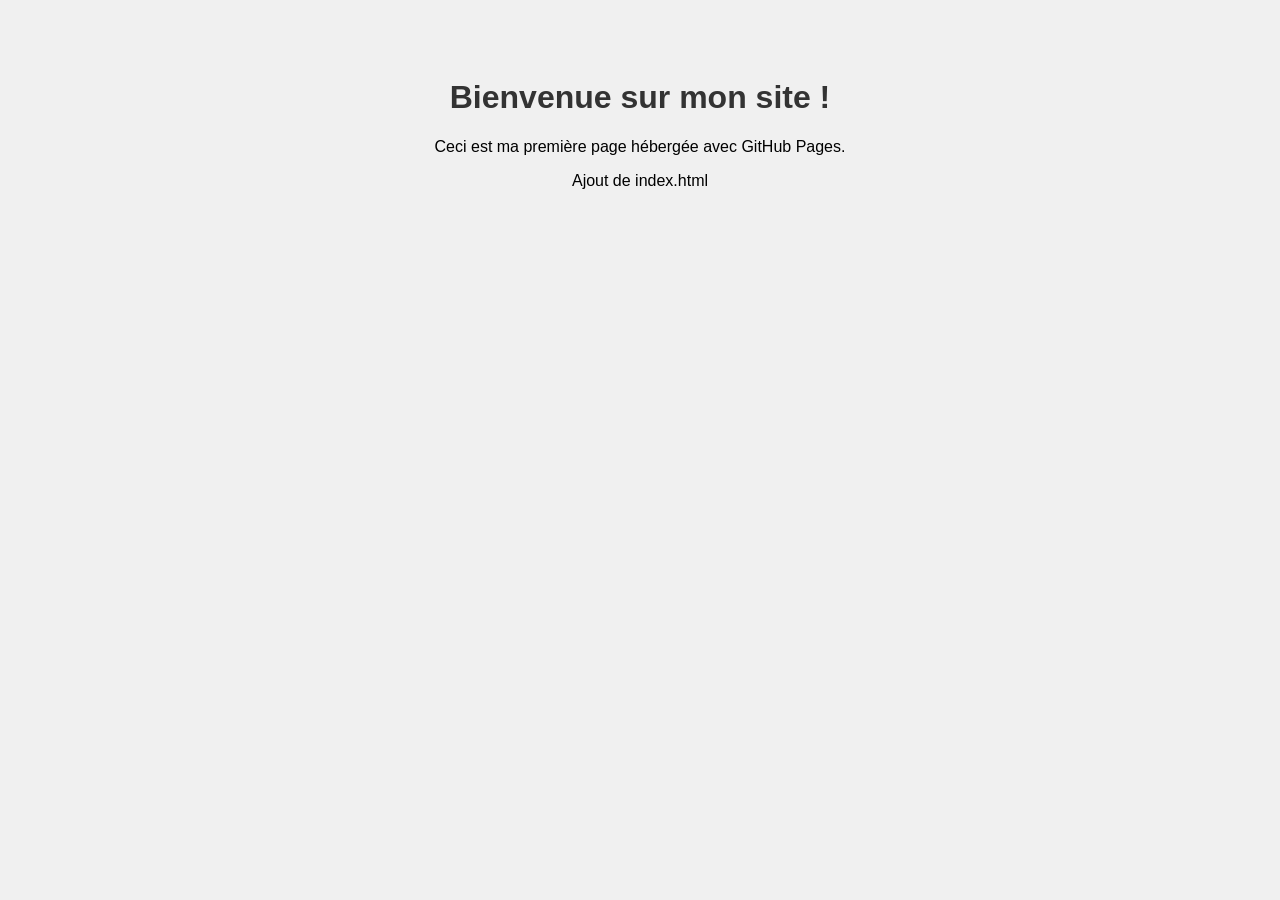
==== index.html @ eab0a2b9 "Create index.html" ====
<!DOCTYPE html>
<html lang="fr">
<head>
  <meta charset="UTF-8" />
  <title>Mon premier site GitHub Pages</title>
  <style>
    body {
      font-family: Arial, sans-serif;
      text-align: center;
      padding-top: 50px;
      background: #f0f0f0;
    }
    h1 {
      color: #333;
    }
  </style>
</head>
<body>
  <h1>Bienvenue sur mon site !</h1>
  <p>Ceci est ma première page hébergée avec GitHub Pages.</p>
</body>
</html>

Ajout de index.html
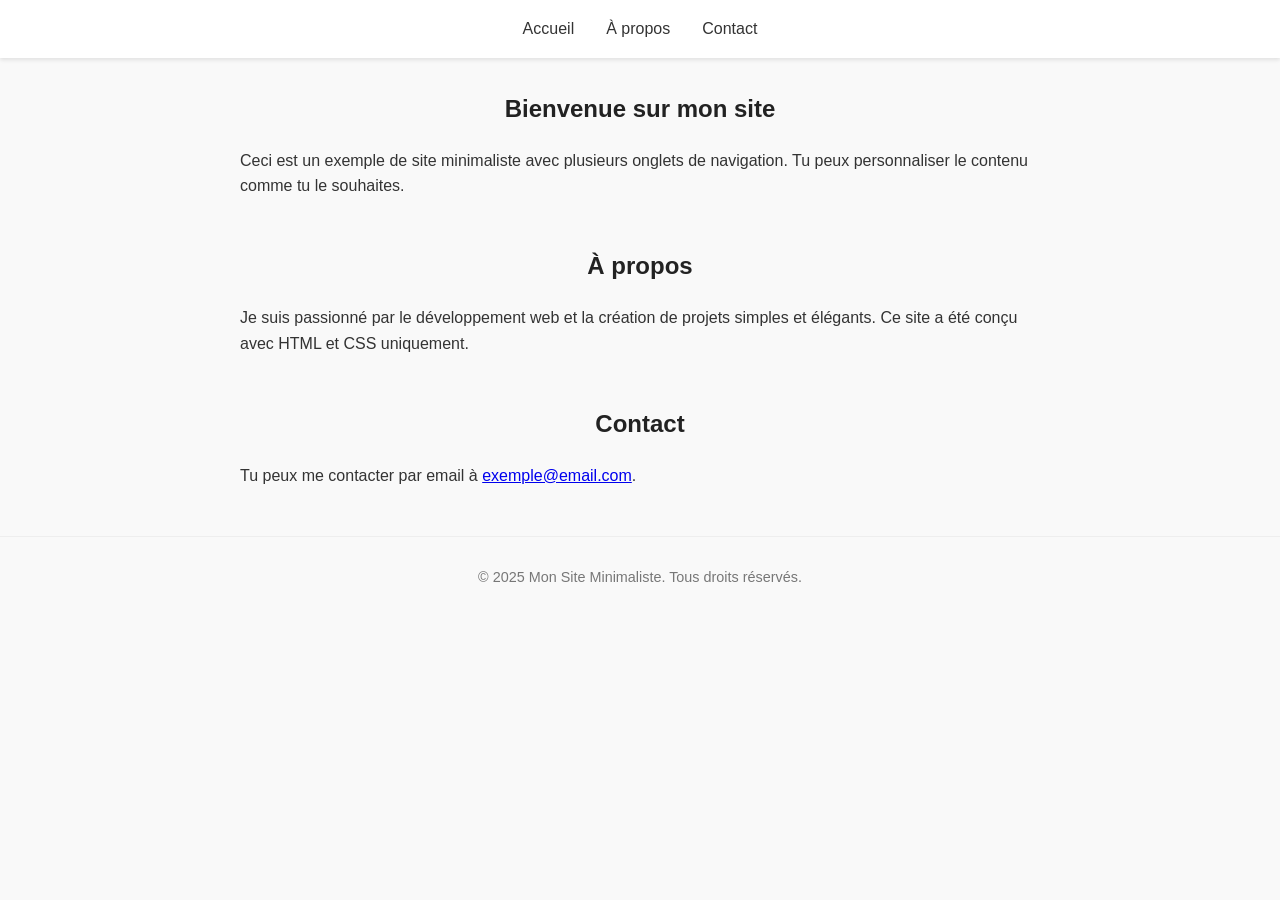
==== commit 419a1d0d: "Update index.html" ====
--- a/index.html
+++ b/index.html
@@ -2,23 +2,88 @@
 <html lang="fr">
 <head>
   <meta charset="UTF-8" />
-  <title>Mon premier site GitHub Pages</title>
+  <title>Mon Site Minimaliste</title>
   <style>
     body {
-      font-family: Arial, sans-serif;
+      margin: 0;
+      font-family: 'Segoe UI', Tahoma, Geneva, Verdana, sans-serif;
+      background: #f9f9f9;
+      color: #333;
+      line-height: 1.6;
+    }
+    header {
+      background: #fff;
+      box-shadow: 0 2px 4px rgba(0,0,0,0.1);
+      padding: 1em 0;
+      position: sticky;
+      top: 0;
+      z-index: 100;
+    }
+    nav {
+      max-width: 800px;
+      margin: auto;
+      display: flex;
+      justify-content: center;
+      gap: 2em;
+    }
+    nav a {
+      text-decoration: none;
+      color: #333;
+      font-weight: 500;
+      transition: color 0.3s;
+    }
+    nav a:hover {
+      color: #007acc;
+    }
+    main {
+      max-width: 800px;
+      margin: 2em auto;
+      padding: 0 1em;
+    }
+    section {
+      margin-bottom: 3em;
+    }
+    h1, h2 {
       text-align: center;
-      padding-top: 50px;
-      background: #f0f0f0;
+      color: #222;
     }
-    h1 {
-      color: #333;
+    footer {
+      text-align: center;
+      font-size: 0.9em;
+      color: #777;
+      padding: 2em 0;
+      border-top: 1px solid #eee;
     }
   </style>
 </head>
 <body>
-  <h1>Bienvenue sur mon site !</h1>
-  <p>Ceci est ma première page hébergée avec GitHub Pages.</p>
+  <header>
+    <nav>
+      <a href="#accueil">Accueil</a>
+      <a href="#apropos">À propos</a>
+      <a href="#contact">Contact</a>
+    </nav>
+  </header>
+
+  <main>
+    <section id="accueil">
+      <h1>Bienvenue sur mon site</h1>
+      <p>Ceci est un exemple de site minimaliste avec plusieurs onglets de navigation. Tu peux personnaliser le contenu comme tu le souhaites.</p>
+    </section>
+
+    <section id="apropos">
+      <h2>À propos</h2>
+      <p>Je suis passionné par le développement web et la création de projets simples et élégants. Ce site a été conçu avec HTML et CSS uniquement.</p>
+    </section>
+
+    <section id="contact">
+      <h2>Contact</h2>
+      <p>Tu peux me contacter par email à <a href="mailto:exemple@email.com">exemple@email.com</a>.</p>
+    </section>
+  </main>
+
+  <footer>
+    &copy; 2025 Mon Site Minimaliste. Tous droits réservés.
+  </footer>
 </body>
 </html>
-
-Ajout de index.html
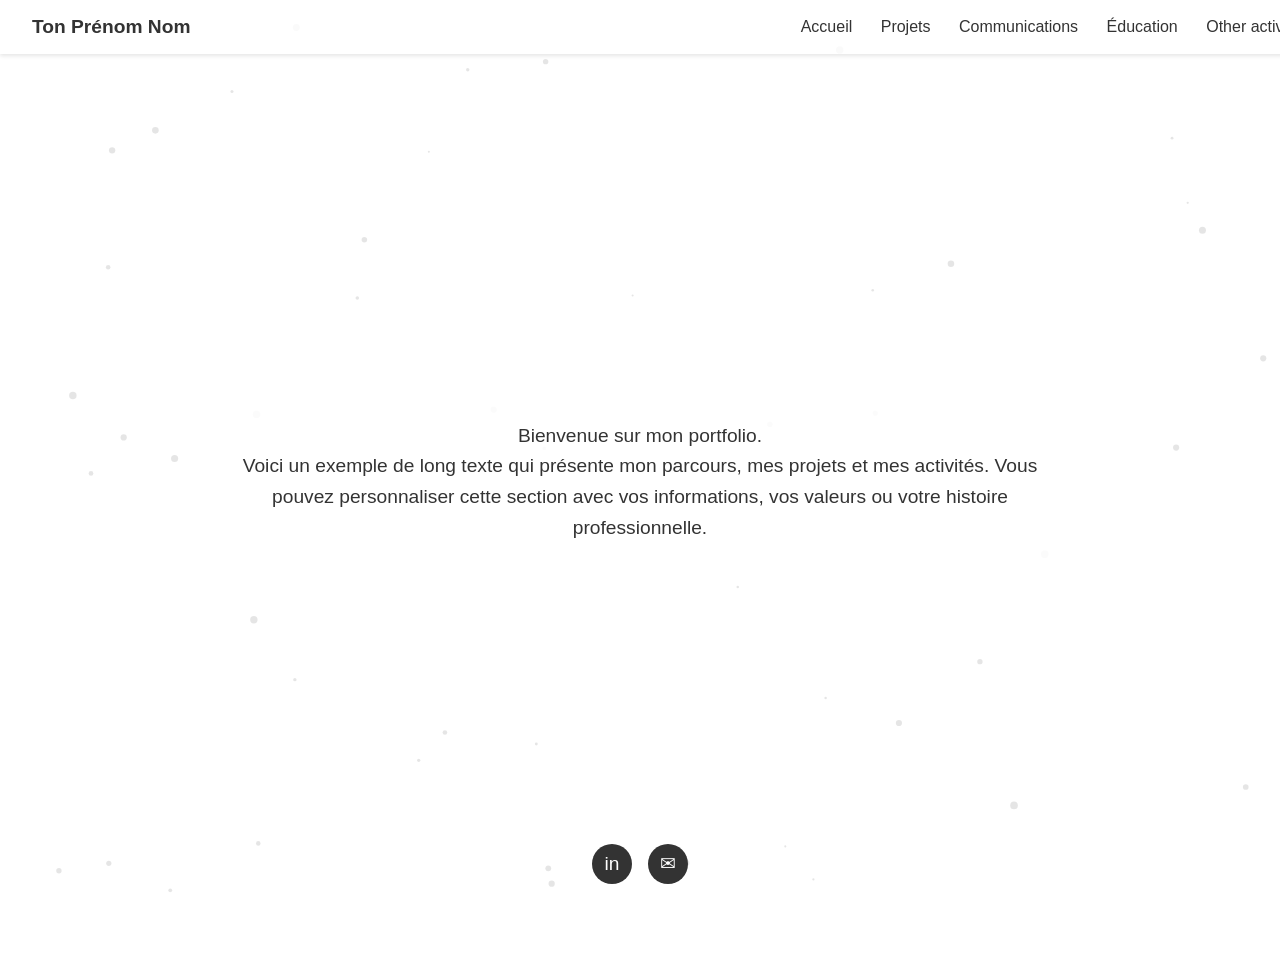
==== commit 78ee7e9e: "New version" ====
--- a/index.html
+++ b/index.html
@@ -2,88 +2,171 @@
 <html lang="fr">
 <head>
   <meta charset="UTF-8" />
-  <title>Mon Site Minimaliste</title>
+  <title>Ton Nom - Portfolio</title>
   <style>
-    body {
+    html, body {
       margin: 0;
-      font-family: 'Segoe UI', Tahoma, Geneva, Verdana, sans-serif;
-      background: #f9f9f9;
+      padding: 0;
+      height: 100%;
+      font-family: "Segoe UI", Tahoma, Geneva, Verdana, sans-serif;
       color: #333;
-      line-height: 1.6;
+      overflow: hidden;
     }
+
+    canvas {
+      position: fixed;
+      top: 0;
+      left: 0;
+      z-index: -1;
+    }
+
     header {
-      background: #fff;
+      position: fixed;
+      top: 0;
+      width: 100%;
+      display: flex;
+      justify-content: space-between;
+      align-items: center;
+      padding: 1em 2em;
+      background: rgba(255, 255, 255, 0.8);
       box-shadow: 0 2px 4px rgba(0,0,0,0.1);
-      padding: 1em 0;
-      position: sticky;
-      top: 0;
-      z-index: 100;
     }
-    nav {
-      max-width: 800px;
-      margin: auto;
-      display: flex;
-      justify-content: center;
-      gap: 2em;
+
+    header .name {
+      font-weight: 600;
+      font-size: 1.2em;
     }
+
     nav a {
+      margin-left: 1.5em;
       text-decoration: none;
       color: #333;
       font-weight: 500;
       transition: color 0.3s;
     }
+
     nav a:hover {
       color: #007acc;
     }
+
     main {
+      display: flex;
+      justify-content: center;
+      align-items: center;
+      height: 100%;
+      padding: 2em;
+      text-align: center;
+    }
+
+    main p {
       max-width: 800px;
-      margin: 2em auto;
-      padding: 0 1em;
+      font-size: 1.2em;
+      line-height: 1.6;
+      background: rgba(255,255,255,0.85);
+      padding: 2em;
+      border-radius: 8px;
     }
-    section {
-      margin-bottom: 3em;
+
+    footer {
+      position: fixed;
+      bottom: 1em;
+      width: 100%;
+      text-align: center;
     }
-    h1, h2 {
-      text-align: center;
-      color: #222;
+
+    .social-icons {
+      display: inline-flex;
+      gap: 1em;
     }
-    footer {
-      text-align: center;
-      font-size: 0.9em;
-      color: #777;
-      padding: 2em 0;
-      border-top: 1px solid #eee;
+
+    .social-icons a {
+      display: inline-block;
+      width: 40px;
+      height: 40px;
+      background: #333;
+      border-radius: 50%;
+      color: white;
+      text-decoration: none;
+      line-height: 40px;
+      font-size: 1.2em;
+      transition: background 0.3s;
+    }
+
+    .social-icons a:hover {
+      background: #007acc;
     }
   </style>
 </head>
 <body>
+  <canvas id="bg"></canvas>
+
   <header>
+    <div class="name">Ton Prénom Nom</div>
     <nav>
       <a href="#accueil">Accueil</a>
-      <a href="#apropos">À propos</a>
-      <a href="#contact">Contact</a>
+      <a href="#projets">Projets</a>
+      <a href="#communications">Communications</a>
+      <a href="#education">Éducation</a>
+      <a href="#other">Other activities</a>
     </nav>
   </header>
 
   <main>
-    <section id="accueil">
-      <h1>Bienvenue sur mon site</h1>
-      <p>Ceci est un exemple de site minimaliste avec plusieurs onglets de navigation. Tu peux personnaliser le contenu comme tu le souhaites.</p>
-    </section>
-
-    <section id="apropos">
-      <h2>À propos</h2>
-      <p>Je suis passionné par le développement web et la création de projets simples et élégants. Ce site a été conçu avec HTML et CSS uniquement.</p>
-    </section>
-
-    <section id="contact">
-      <h2>Contact</h2>
-      <p>Tu peux me contacter par email à <a href="mailto:exemple@email.com">exemple@email.com</a>.</p>
-    </section>
+    <p>
+      Bienvenue sur mon portfolio.<br>
+      Voici un exemple de long texte qui présente mon parcours, mes projets et mes activités. Vous pouvez personnaliser cette section avec vos informations, vos valeurs ou votre histoire professionnelle.
+    </p>
   </main>
 
   <footer>
-    &copy; 2025 Mon Site Minimaliste. Tous droits réservés.
+    <div class="social-icons">
+      <a href="https://www.linkedin.com/in/tonprofil" target="_blank" title="LinkedIn">in</a>
+      <a href="mailto:ton.email@example.com" title="Email">&#9993;</a>
+    </div>
   </footer>
+
+  <script>
+    // Animation minimaliste de cercles qui flottent
+    const canvas = document.getElementById('bg');
+    const ctx = canvas.getContext('2d');
+    let circles = [];
+
+    function resizeCanvas() {
+      canvas.width = window.innerWidth;
+      canvas.height = window.innerHeight;
+    }
+    window.addEventListener('resize', resizeCanvas);
+    resizeCanvas();
+
+    // Créer des cercles aléatoires
+    for (let i = 0; i < 50; i++) {
+      circles.push({
+        x: Math.random() * canvas.width,
+        y: Math.random() * canvas.height,
+        r: Math.random() * 3 + 1,
+        dx: (Math.random() - 0.5) * 0.5,
+        dy: (Math.random() - 0.5) * 0.5
+      });
+    }
+
+    function animate() {
+      ctx.clearRect(0, 0, canvas.width, canvas.height);
+      for (let c of circles) {
+        ctx.beginPath();
+        ctx.arc(c.x, c.y, c.r, 0, Math.PI * 2);
+        ctx.fillStyle = 'rgba(0,0,0,0.1)';
+        ctx.fill();
+        c.x += c.dx;
+        c.y += c.dy;
+
+        if (c.x < 0) c.x = canvas.width;
+        if (c.x > canvas.width) c.x = 0;
+        if (c.y < 0) c.y = canvas.height;
+        if (c.y > canvas.height) c.y = 0;
+      }
+      requestAnimationFrame(animate);
+    }
+    animate();
+  </script>
 </body>
 </html>
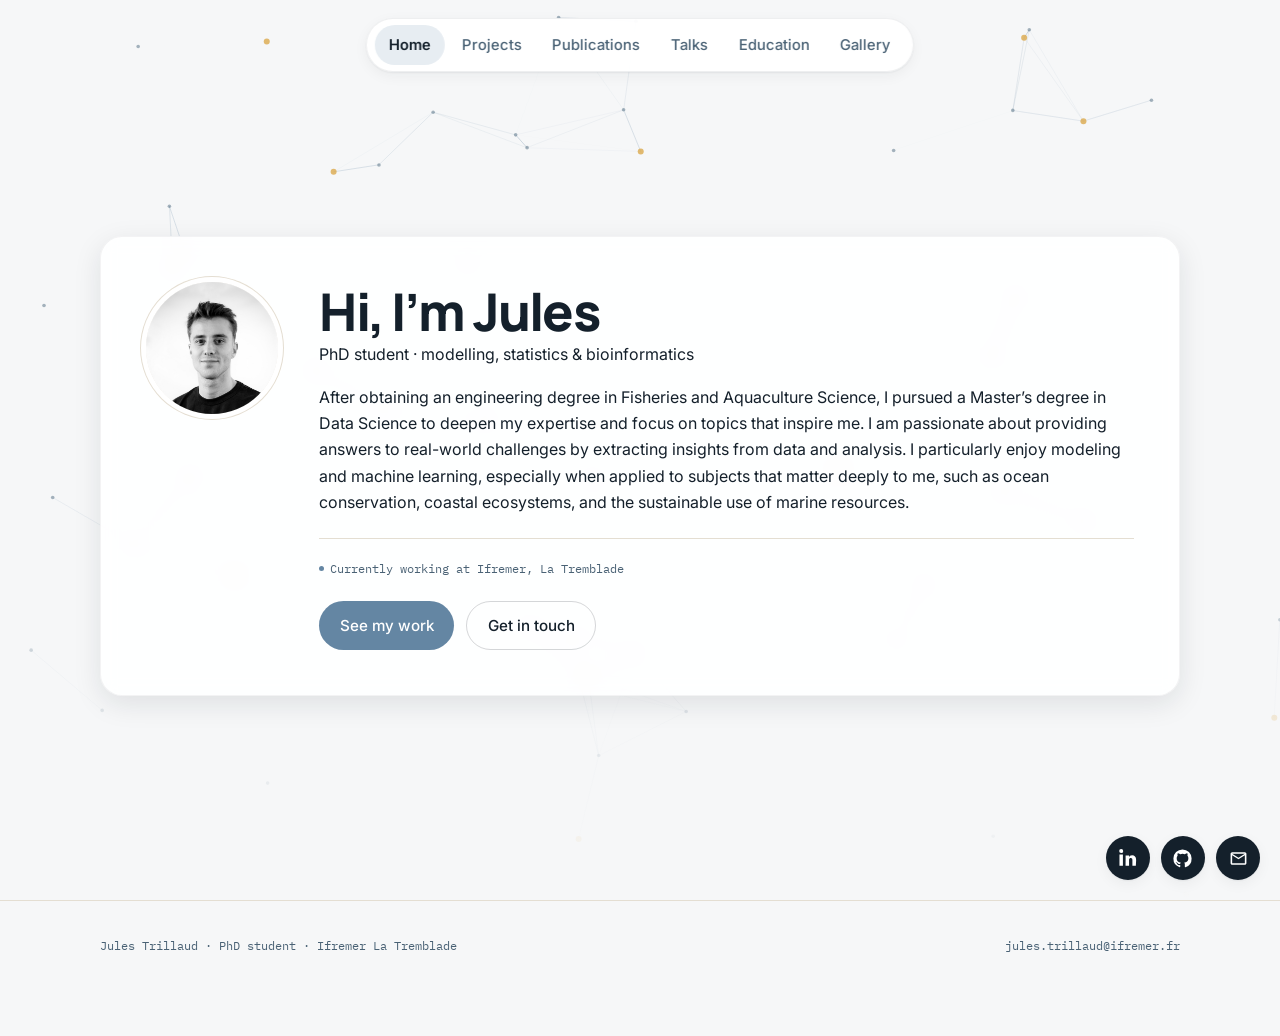
==== commit f8c3f65d: "Add files via upload" ====
--- a/index.html
+++ b/index.html
@@ -1,172 +1,87 @@
 <!DOCTYPE html>
-<html lang="fr">
+<html lang="en">
 <head>
-  <meta charset="UTF-8" />
-  <title>Ton Nom - Portfolio</title>
-  <style>
-    html, body {
-      margin: 0;
-      padding: 0;
-      height: 100%;
-      font-family: "Segoe UI", Tahoma, Geneva, Verdana, sans-serif;
-      color: #333;
-      overflow: hidden;
-    }
-
-    canvas {
-      position: fixed;
-      top: 0;
-      left: 0;
-      z-index: -1;
-    }
-
-    header {
-      position: fixed;
-      top: 0;
-      width: 100%;
-      display: flex;
-      justify-content: space-between;
-      align-items: center;
-      padding: 1em 2em;
-      background: rgba(255, 255, 255, 0.8);
-      box-shadow: 0 2px 4px rgba(0,0,0,0.1);
-    }
-
-    header .name {
-      font-weight: 600;
-      font-size: 1.2em;
-    }
-
-    nav a {
-      margin-left: 1.5em;
-      text-decoration: none;
-      color: #333;
-      font-weight: 500;
-      transition: color 0.3s;
-    }
-
-    nav a:hover {
-      color: #007acc;
-    }
-
-    main {
-      display: flex;
-      justify-content: center;
-      align-items: center;
-      height: 100%;
-      padding: 2em;
-      text-align: center;
-    }
-
-    main p {
-      max-width: 800px;
-      font-size: 1.2em;
-      line-height: 1.6;
-      background: rgba(255,255,255,0.85);
-      padding: 2em;
-      border-radius: 8px;
-    }
-
-    footer {
-      position: fixed;
-      bottom: 1em;
-      width: 100%;
-      text-align: center;
-    }
-
-    .social-icons {
-      display: inline-flex;
-      gap: 1em;
-    }
-
-    .social-icons a {
-      display: inline-block;
-      width: 40px;
-      height: 40px;
-      background: #333;
-      border-radius: 50%;
-      color: white;
-      text-decoration: none;
-      line-height: 40px;
-      font-size: 1.2em;
-      transition: background 0.3s;
-    }
-
-    .social-icons a:hover {
-      background: #007acc;
-    }
-  </style>
+  <meta charset="UTF-8">
+  <meta name="viewport" content="width=device-width, initial-scale=1">
+  <title>Jules Trillaud &mdash; PhD student, modelling &amp; bioinformatics</title>
+  <meta name="description" content="Jules Trillaud, PhD student at Ifremer La Tremblade: modelling, statistics and bioinformatics applied to marine resources.">
+  <meta name="author" content="Jules Trillaud">
+  <meta property="og:title" content="Jules Trillaud &mdash; PhD student, modelling &amp; bioinformatics">
+  <meta property="og:description" content="Jules Trillaud, PhD student at Ifremer La Tremblade: modelling, statistics and bioinformatics applied to marine resources.">
+  <meta property="og:type" content="website">
+  <link rel="icon" href="assets/img/favicon.svg" type="image/svg+xml">
+  <link rel="apple-touch-icon" href="assets/img/Photo_profil.jpeg">
+  <link rel="preconnect" href="https://fonts.googleapis.com">
+  <link rel="preconnect" href="https://fonts.gstatic.com" crossorigin>
+  <link rel="stylesheet" href="https://fonts.googleapis.com/css2?family=IBM+Plex+Mono:wght@400;500&family=Inter:wght@400;500;600&family=Manrope:wght@700;800&display=swap">
+  <link rel="stylesheet" href="assets/css/style.css">
+  <noscript><style>.reveal{opacity:1;transform:none}</style></noscript>
 </head>
 <body>
-  <canvas id="bg"></canvas>
+  <a class="skip-link" href="#main">Skip to content</a>
 
-  <header>
-    <div class="name">Ton Prénom Nom</div>
-    <nav>
-      <a href="#accueil">Accueil</a>
-      <a href="#projets">Projets</a>
-      <a href="#communications">Communications</a>
-      <a href="#education">Éducation</a>
-      <a href="#other">Other activities</a>
-    </nav>
+  <header class="site-header">
+    <div class="menu" id="menu">
+      <button class="menu-button" type="button" id="menu-button"
+              aria-expanded="false" aria-controls="menu-list" aria-haspopup="true">
+        <span class="menu-label" id="menu-label">Home</span>
+        <svg viewBox="0 0 24 24" aria-hidden="true"><path fill="currentColor" d="M12 15.4 5.6 9l1.4-1.4 5 5 5-5L18.4 9z"/></svg>
+      </button>
+      <nav class="menu-list" id="menu-list" aria-label="Pages">
+          <a href="index.html" aria-current="page">Home</a>
+          <a href="projects.html">Projects</a>
+          <a href="publications.html">Publications</a>
+          <a href="talks.html">Talks</a>
+          <a href="education.html">Education</a>
+          <a href="gallery.html">Gallery</a>
+      </nav>
+    </div>
   </header>
 
-  <main>
-    <p>
-      Bienvenue sur mon portfolio.<br>
-      Voici un exemple de long texte qui présente mon parcours, mes projets et mes activités. Vous pouvez personnaliser cette section avec vos informations, vos valeurs ou votre histoire professionnelle.
-    </p>
+  <div class="social-rail">
+    <a href="https://www.linkedin.com/in/jules-trillaud-4872441a6" target="_blank" rel="noopener" title="LinkedIn" aria-label="LinkedIn"><svg viewBox="0 0 448 512" width="19" height="19" aria-hidden="true"><path fill="currentColor" d="M100.28 448H7.4V149.93h92.88zm-46.44-338A53.62 53.62 0 0 1 0 56.58 53.6 53.6 0 0 1 53.84 0a53.6 53.6 0 0 1 53.84 53.84 53.63 53.63 0 0 1-53.84 56.16zm394.84 338h-92.68V302.4c0-34.7-12.42-58.4-43.45-58.4-23.71 0-37.82 16-44 31.4-2.26 5.5-2.82 13.2-2.82 21v151.6h-92.88s1.23-246 0-271.6h92.88v38.5c12.35-19 34.51-46.2 84-46.2 61.33 0 107.32 40 107.32 125.7z"/></svg></a>
+    <a href="https://github.com/julestri" target="_blank" rel="noopener" title="GitHub" aria-label="GitHub"><svg viewBox="0 0 24 24" width="19" height="19" aria-hidden="true"><path fill="currentColor" d="M12 .5A11.5 11.5 0 0 0 .5 12a11.5 11.5 0 0 0 7.86 10.92c.58.1.79-.25.79-.56v-2c-3.2.7-3.88-1.37-3.88-1.37-.53-1.34-1.29-1.7-1.29-1.7-1.05-.72.08-.7.08-.7 1.16.08 1.77 1.2 1.77 1.2 1.03 1.77 2.7 1.26 3.36.96.1-.75.4-1.26.73-1.55-2.56-.29-5.25-1.28-5.25-5.7 0-1.26.45-2.29 1.19-3.1-.12-.29-.52-1.46.11-3.05 0 0 .97-.31 3.18 1.18a11 11 0 0 1 5.8 0c2.2-1.5 3.17-1.18 3.17-1.18.63 1.59.23 2.76.12 3.05.74.81 1.18 1.84 1.18 3.1 0 4.43-2.69 5.4-5.26 5.69.41.36.78 1.06.78 2.14v3.17c0 .31.21.67.8.56A11.5 11.5 0 0 0 23.5 12 11.5 11.5 0 0 0 12 .5z"/></svg></a>
+    <a href="mailto:jules.trillaud@ifremer.fr" title="Email" aria-label="Send an email"><svg viewBox="0 0 24 24" width="19" height="19" aria-hidden="true"><path fill="currentColor" d="M20 4H4c-1.1 0-2 .9-2 2v12c0 1.1.9 2 2 2h16c1.1 0 2-.9 2-2V6c0-1.1-.9-2-2-2zm0 2l-8 5-8-5h16zm0 12H4V8l8 5 8-5v10z"/></svg></a>
+  </div>
+
+  <main id="main">
+    <section id="home" class="section-block hero-section">
+      <canvas id="bg-network" aria-hidden="true"></canvas>
+      <div class="hero-fade" aria-hidden="true"></div>
+      <div class="wrap hero-inner">
+      <div class="hero-card reveal">
+        <img src="assets/img/Photo_profil.jpeg" alt="Portrait of Jules Trillaud" class="portrait" width="132" height="132">
+        <div>
+          <h1>Hi, I&rsquo;m Jules</h1>
+          <p class="role">PhD student &middot; modelling, statistics &amp; bioinformatics</p>
+          <p>
+            After obtaining an engineering degree in Fisheries and Aquaculture Science, I pursued a
+            Master&rsquo;s degree in Data Science to deepen my expertise and focus on topics that inspire me.
+            I am passionate about providing answers to real-world challenges by extracting insights from data
+            and analysis. I particularly enjoy modeling and machine learning, especially when applied to
+            subjects that matter deeply to me, such as ocean conservation, coastal ecosystems, and the
+            sustainable use of marine resources.
+          </p>
+          <div class="hero-facts">
+            <span>Currently working at Ifremer, La Tremblade</span>
+          </div>
+          <div class="btn-row">
+            <a href="projects.html" class="btn btn-primary">See my work</a>
+            <a href="mailto:jules.trillaud@ifremer.fr" class="btn btn-ghost">Get in touch</a>
+          </div>
+        </div>
+      </div>
+      </div>
+    </section>
   </main>
 
-  <footer>
-    <div class="social-icons">
-      <a href="https://www.linkedin.com/in/tonprofil" target="_blank" title="LinkedIn">in</a>
-      <a href="mailto:ton.email@example.com" title="Email">&#9993;</a>
+  <footer class="site-footer">
+    <div class="wrap">
+      <span>Jules Trillaud &middot; PhD student &middot; Ifremer La Tremblade</span>
+      <span><a href="mailto:jules.trillaud@ifremer.fr">jules.trillaud@ifremer.fr</a></span>
     </div>
   </footer>
 
-  <script>
-    // Animation minimaliste de cercles qui flottent
-    const canvas = document.getElementById('bg');
-    const ctx = canvas.getContext('2d');
-    let circles = [];
-
-    function resizeCanvas() {
-      canvas.width = window.innerWidth;
-      canvas.height = window.innerHeight;
-    }
-    window.addEventListener('resize', resizeCanvas);
-    resizeCanvas();
-
-    // Créer des cercles aléatoires
-    for (let i = 0; i < 50; i++) {
-      circles.push({
-        x: Math.random() * canvas.width,
-        y: Math.random() * canvas.height,
-        r: Math.random() * 3 + 1,
-        dx: (Math.random() - 0.5) * 0.5,
-        dy: (Math.random() - 0.5) * 0.5
-      });
-    }
-
-    function animate() {
-      ctx.clearRect(0, 0, canvas.width, canvas.height);
-      for (let c of circles) {
-        ctx.beginPath();
-        ctx.arc(c.x, c.y, c.r, 0, Math.PI * 2);
-        ctx.fillStyle = 'rgba(0,0,0,0.1)';
-        ctx.fill();
-        c.x += c.dx;
-        c.y += c.dy;
-
-        if (c.x < 0) c.x = canvas.width;
-        if (c.x > canvas.width) c.x = 0;
-        if (c.y < 0) c.y = canvas.height;
-        if (c.y > canvas.height) c.y = 0;
-      }
-      requestAnimationFrame(animate);
-    }
-    animate();
-  </script>
+  <script src="assets/js/main.js" defer></script>
 </body>
 </html>
--- a/assets/css/style.css
+++ b/assets/css/style.css
@@ -0,0 +1,1218 @@
+/* =========================================================
+   Jules Trillaud — portfolio
+   Design tokens + shared components
+   Palette : encre marine, bleu marée (identité existante),
+             nacre, ambre (repris du logo Institut Agro)
+   ========================================================= */
+
+:root {
+  /* --- Colour --- */
+  --ink:        #14202b;   /* deep water, main text            */
+  --slate:      #4a6275;   /* secondary text                   */
+  --tide:       #6486a3;   /* signature blue (kept from v1)    */
+  --tide-deep:  #2f5068;   /* hover / emphasis                 */
+  --tide-wash:  #e7edf2;   /* tinted surface                   */
+  --nacre:      #f6f7f8;   /* page background                  */
+  --surface:    #ffffff;   /* cards                            */
+  --shell:      #e4ded2;   /* warm neutral, hairlines          */
+  --amber:      #d9a441;   /* data highlight, eyebrows         */
+
+  /* --- Type --- */
+  --display: "Manrope", "Inter", system-ui, -apple-system, sans-serif;
+  --body:    "Inter", "Segoe UI", system-ui, -apple-system, sans-serif;
+  --mono:    "IBM Plex Mono", "SFMono-Regular", Consolas, monospace;
+
+  /* --- Space & shape --- */
+  --gutter: clamp(1.25rem, 4vw, 2.5rem);
+  --measure: 1080px;
+  --radius: 14px;
+  --radius-lg: 22px;
+
+  --shadow-sm: 0 1px 2px rgba(20, 32, 43, .06),
+               0 4px 14px rgba(20, 32, 43, .05);
+  --shadow-md: 0 8px 28px rgba(20, 32, 43, .10);
+
+  --ease: cubic-bezier(.2, .7, .3, 1);
+}
+
+/* =========================================================
+   Reset & base
+   ========================================================= */
+
+*, *::before, *::after { box-sizing: border-box; }
+
+html {
+  background: var(--nacre);
+  scroll-behavior: smooth;
+  -webkit-text-size-adjust: 100%;
+}
+
+body {
+  margin: 0;
+  background: transparent;
+  color: var(--ink);
+  font-family: var(--body);
+  font-size: 1rem;
+  line-height: 1.65;
+  -webkit-font-smoothing: antialiased;
+
+  /* the footer is pushed to the bottom of the window on short pages,
+     so it looks the same everywhere (see .site-footer) */
+  min-height: 100vh;
+  min-height: 100svh;
+  display: flex;
+  flex-direction: column;
+}
+
+main { flex: 1 0 auto; }
+
+img { max-width: 100%; display: block; }
+
+a { color: var(--tide-deep); }
+
+h1, h2, h3, h4 {
+  font-family: var(--display);
+  font-weight: 800;
+  line-height: 1.14;
+  letter-spacing: -.035em;
+  margin: 0;
+}
+
+h3, h4 { font-weight: 700; letter-spacing: -.022em; }
+
+h1, .title-lg { font-size: clamp(2.1rem, 5.4vw, 3.25rem); }
+.title-md { font-size: clamp(1.55rem, 3.4vw, 2.1rem); letter-spacing: -.03em; }
+h2 { font-size: clamp(1.55rem, 3.4vw, 2.1rem); }
+h3 { font-size: 1.15rem; }
+
+p { margin: 0 0 1em; }
+
+code {
+  font-family: var(--mono);
+  font-size: .88em;
+  background: rgba(20, 32, 43, .06);
+  border-radius: 4px;
+  padding: .12em .38em;
+}
+
+::selection { background: var(--amber); color: var(--ink); }
+
+:focus-visible {
+  outline: 2px solid var(--tide-deep);
+  outline-offset: 3px;
+  border-radius: 4px;
+}
+
+.skip-link {
+  position: absolute;
+  left: -9999px;
+  top: 0;
+  background: var(--ink);
+  color: #fff;
+  padding: .7em 1.2em;
+  z-index: 100;
+  border-radius: 0 0 var(--radius) 0;
+}
+.skip-link:focus { left: 0; }
+
+/* =========================================================
+   Layout helpers
+   ========================================================= */
+
+.wrap {
+  width: min(100% - 2 * var(--gutter), var(--measure));
+  margin-inline: auto;
+}
+
+.section-block {
+  padding: clamp(4rem, 9vw, 6.5rem) 0;
+  scroll-margin-top: 76px;
+}
+
+.section-block + .section-block { border-top: 1px solid var(--shell); }
+
+/* on every page but the home one, the first block starts under the
+   fixed header, so it needs a little more room at the top */
+main > .section-block:first-child:not(.hero-section) {
+  padding-top: clamp(6rem, 11vw, 8rem);
+}
+
+.page-head { margin-bottom: clamp(2.5rem, 6vw, 4rem); }
+
+.page-head p {
+  color: var(--slate);
+  font-size: 1.05rem;
+  margin-top: .9rem;
+}
+
+.section { margin-top: clamp(3rem, 7vw, 4.5rem); }
+
+/* =========================================================
+   Header — dropdown menu, top left
+   ========================================================= */
+
+.site-header {
+  position: fixed;
+  top: 18px;
+  left: 50%;
+  transform: translateX(-50%);
+  z-index: 40;
+}
+
+.menu { position: relative; }
+
+.menu-button {
+  display: flex;
+  align-items: center;
+  gap: .7rem;
+  background: rgba(255, 255, 255, .9);
+  backdrop-filter: blur(12px);
+  -webkit-backdrop-filter: blur(12px);
+  border: 1px solid rgba(20, 32, 43, .07);
+  border-radius: 100px;
+  box-shadow: var(--shadow-sm);
+  padding: .62em 1.05em .62em 1.3em;
+  font: inherit;
+  font-weight: 500;
+  font-size: .93rem;
+  color: var(--ink);
+  cursor: pointer;
+  transition: box-shadow .25s var(--ease), background .25s var(--ease);
+}
+
+.menu-button:hover { box-shadow: var(--shadow-md); }
+.menu-button svg { width: 16px; height: 16px; transition: transform .3s var(--ease); }
+.menu.is-open .menu-button svg { transform: rotate(180deg); }
+
+.menu-label {
+  min-width: 5.5em;
+  text-align: left;
+}
+
+.menu-list {
+  position: absolute;
+  top: calc(100% + 8px);
+  left: 0;
+  min-width: 196px;
+  display: flex;
+  flex-direction: column;
+  gap: .1rem;
+  background: var(--surface);
+  border: 1px solid rgba(20, 32, 43, .07);
+  border-radius: var(--radius);
+  box-shadow: var(--shadow-md);
+  padding: .45rem;
+  opacity: 0;
+  visibility: hidden;
+  transform: translateY(-8px) scale(.97);
+  transform-origin: top left;
+  transition: opacity .24s var(--ease), transform .24s var(--ease),
+              visibility 0s linear .24s;
+}
+
+.menu.is-open .menu-list {
+  opacity: 1;
+  visibility: visible;
+  transform: none;
+  transition: opacity .24s var(--ease), transform .24s var(--ease), visibility 0s;
+}
+
+.menu-list a {
+  position: relative;
+  padding: .55em .8em .55em 1.5em;
+  border-radius: 9px;
+  text-decoration: none;
+  color: var(--slate);
+  font-size: .93rem;
+  font-weight: 500;
+  transition: background .2s var(--ease), color .2s var(--ease);
+}
+
+.menu-list a:hover { background: var(--tide-wash); color: var(--ink); }
+
+.menu-list a[aria-current] { color: var(--ink); font-weight: 600; }
+
+.menu-list a[aria-current]::before {
+  content: "";
+  position: absolute;
+  left: .65em;
+  top: 50%;
+  width: 6px;
+  height: 6px;
+  margin-top: -3px;
+  border-radius: 50%;
+  background: var(--amber);
+}
+
+/* =========================================================
+   Header — full bar on wide screens
+
+   The markup does not change: the button is hidden and the
+   dropdown list is laid out in a row, so it becomes the bar.
+   Below 780px the dropdown takes over again, since seven links
+   do not fit across a phone.
+   ========================================================= */
+
+@media (min-width: 781px) {
+  .menu-button { display: none; }
+
+  .menu-list {
+    position: static;
+    flex-direction: row;
+    align-items: center;
+    min-width: 0;
+    gap: .15rem;
+    padding: .4rem .5rem;
+    border-radius: 100px;
+    background: rgba(255, 255, 255, .92);
+    backdrop-filter: blur(12px);
+    -webkit-backdrop-filter: blur(12px);
+    box-shadow: var(--shadow-sm);
+    opacity: 1;
+    visibility: visible;
+    transform: none;
+    transition: none;
+  }
+
+  .menu-list a {
+    padding: .5em .95em;
+    border-radius: 100px;
+    white-space: nowrap;
+  }
+
+  /* the current page is filled rather than dotted: in a row the dot
+     would sit awkwardly to the left of the label */
+  .menu-list a[aria-current] { background: var(--tide-wash); }
+  .menu-list a[aria-current]::before { display: none; }
+}
+
+@media (max-width: 1024px) and (min-width: 781px) {
+  .menu-list { font-size: .88rem; }
+  .menu-list a { padding: .5em .75em; }
+}
+
+/* =========================================================
+   Social rail
+   ========================================================= */
+
+.social-rail {
+  position: fixed;
+  bottom: 20px;
+  right: 20px;
+  display: flex;
+  gap: .7rem;
+  z-index: 30;
+}
+
+.social-rail a {
+  display: grid;
+  place-items: center;
+  width: 44px;
+  height: 44px;
+  border-radius: 50%;
+  background: var(--ink);
+  color: #fff;
+  text-decoration: none;
+  box-shadow: var(--shadow-sm);
+  transition: background .25s var(--ease), transform .25s var(--ease);
+}
+
+.social-rail a:hover {
+  background: var(--tide);
+  transform: translateY(-3px);
+}
+
+/* =========================================================
+   Buttons
+   ========================================================= */
+
+.btn {
+  display: inline-flex;
+  align-items: center;
+  gap: .55em;
+  padding: .72em 1.35em;
+  border-radius: 40px;
+  font-weight: 500;
+  font-size: .95rem;
+  text-decoration: none;
+  transition: background .25s var(--ease), transform .2s var(--ease),
+              box-shadow .25s var(--ease), border-color .25s var(--ease);
+}
+
+.btn-primary { background: var(--tide); color: #fff; }
+.btn-primary:hover {
+  background: var(--tide-deep);
+  transform: translateY(-2px);
+  box-shadow: var(--shadow-md);
+}
+
+.btn-ghost {
+  background: transparent;
+  color: var(--ink);
+  border: 1px solid rgba(20, 32, 43, .18);
+}
+.btn-ghost:hover { border-color: var(--tide); color: var(--tide-deep); }
+
+.btn-row { display: flex; flex-wrap: wrap; gap: .75rem; margin-top: 1.4rem; }
+
+/* =========================================================
+   Home — hero
+   ========================================================= */
+
+.hero-section {
+  position: relative;
+  overflow: hidden;
+  min-height: 100vh;
+  min-height: 100svh;
+  display: grid;
+  place-items: center;
+  padding: 7rem 0 5rem;
+  scroll-margin-top: 0;
+}
+
+#bg-network {
+  position: absolute;
+  inset: 0;
+  z-index: 0;
+  width: 100%;
+  height: 100%;
+}
+
+/* white wash so the network fades out before the next section */
+.hero-fade {
+  position: absolute;
+  inset: auto 0 0 0;
+  height: 45%;
+  z-index: 1;
+  pointer-events: none;
+  background: linear-gradient(to bottom, rgba(246, 247, 248, 0) 0%,
+                                          rgba(246, 247, 248, .75) 55%,
+                                          var(--nacre) 100%);
+}
+
+.hero-inner { position: relative; z-index: 2; }
+
+.hero-card {
+  display: grid;
+  grid-template-columns: 132px 1fr;
+  gap: clamp(1.5rem, 4vw, 2.6rem);
+  align-items: start;
+  background: rgba(255, 255, 255, .9);
+  backdrop-filter: blur(8px);
+  -webkit-backdrop-filter: blur(8px);
+  border: 1px solid rgba(20, 32, 43, .05);
+  border-radius: var(--radius-lg);
+  box-shadow: var(--shadow-md);
+  padding: clamp(1.8rem, 4vw, 2.8rem);
+}
+
+.portrait {
+  width: 132px;
+  height: 132px;
+  border-radius: 50%;
+  object-fit: cover;
+  box-shadow: 0 0 0 5px var(--surface), 0 0 0 6px var(--shell);
+}
+
+.hero h1 { margin-bottom: .15em; }
+.hero h1 em {
+  font-style: normal;
+  color: var(--tide);
+}
+
+.hero .role {
+  font-family: var(--mono);
+  font-size: .82rem;
+  letter-spacing: .12em;
+  text-transform: uppercase;
+  color: var(--slate);
+  margin-bottom: 1.2rem;
+}
+
+.hero p { text-align: justify; hyphens: auto; color: #2c3e4d; }
+
+.hero-facts {
+  display: flex;
+  flex-wrap: wrap;
+  gap: .5rem 1.5rem;
+  margin-top: 1.4rem;
+  padding-top: 1.2rem;
+  border-top: 1px solid var(--shell);
+  font-family: var(--mono);
+  font-size: .78rem;
+  color: var(--slate);
+}
+
+.hero-facts span { display: flex; align-items: center; gap: .45em; }
+.hero-facts span::before {
+  content: "";
+  width: 5px; height: 5px;
+  border-radius: 50%;
+  background: var(--tide);
+}
+
+/* =========================================================
+   Cards (used on the Other page)
+   ========================================================= */
+
+.grid {
+  display: grid;
+  gap: 1.4rem;
+  grid-template-columns: repeat(auto-fill, minmax(290px, 1fr));
+}
+
+.card {
+  background: var(--surface);
+  border: 1px solid rgba(20, 32, 43, .06);
+  border-radius: var(--radius);
+  padding: 1.6rem;
+  box-shadow: var(--shadow-sm);
+  display: flex;
+  flex-direction: column;
+  transition: transform .3s var(--ease), box-shadow .3s var(--ease);
+}
+
+.card:hover { transform: translateY(-4px); box-shadow: var(--shadow-md); }
+.card h3 { margin-bottom: .5rem; }
+.card p { color: var(--slate); font-size: .96rem; }
+.card .tag-row { margin-top: auto; padding-top: 1.2rem; }
+
+.status {
+  font-family: var(--mono);
+  font-size: .7rem;
+  letter-spacing: .1em;
+  text-transform: uppercase;
+  color: var(--slate);
+  display: flex;
+  align-items: center;
+  gap: .45em;
+  margin-bottom: .8rem;
+}
+
+.status::before {
+  content: "";
+  width: 7px;
+  height: 7px;
+  border-radius: 50%;
+  background: var(--shell);
+  flex: none;
+}
+
+.status[data-state="ongoing"]::before { background: var(--amber); }
+.status[data-state="done"]::before     { background: var(--tide); }
+
+.tag-row { display: flex; flex-wrap: wrap; gap: .4rem; }
+
+/* one row per family: methods first, then data */
+.tag-lines { display: flex; flex-direction: column; gap: .5rem; }
+
+/* Inside a project card each row opens with an icon: a laptop for the
+   methods, a database for the data. The tags sit in .tag-items so that
+   a row too long to fit wraps under itself, not under the icon. */
+.tag-lines .tag-row { flex-wrap: nowrap; align-items: flex-start; gap: .55rem; }
+
+.tag-items { display: flex; flex-wrap: wrap; gap: .4rem; min-width: 0; }
+
+.tag-mark {
+  display: grid;
+  place-items: center;
+  width: 17px;
+  height: 17px;
+  flex: none;
+  margin-top: .28rem;
+  color: #46586a;
+}
+
+.tag-mark svg { width: 100%; height: 100%; }
+
+/* the icon carries the same grey contrast as the tags it introduces */
+.tag-row[data-family="data"] .tag-mark { color: #9aa8b5; }
+
+.tag {
+  font-family: var(--mono);
+  font-size: .7rem;
+  letter-spacing: .04em;
+  padding: .3em .7em;
+  border-radius: 30px;
+  border: 1px solid transparent;
+  background: #e9ebed;
+  color: #46586a;
+}
+
+/* the two families are told apart by weight of grey: methods filled, data outlined */
+.tag[data-kind="data"] {
+  background: transparent;
+  border-color: #c8d0d6;
+  color: #78899a;
+}
+
+/* =========================================================
+   Project — full-width panel that expands on click
+   ========================================================= */
+
+.project-list { display: flex; flex-direction: column; gap: 1.1rem; }
+
+.project {
+  background: var(--surface);
+  border: 1px solid rgba(20, 32, 43, .06);
+  border-left: 3px solid var(--tide);
+  border-radius: var(--radius);
+  box-shadow: var(--shadow-sm);
+  overflow: hidden;
+  transition: box-shadow .3s var(--ease), border-left-color .3s var(--ease);
+}
+
+.project:hover { box-shadow: var(--shadow-md); }
+.project.is-open { border-left-color: var(--amber); box-shadow: var(--shadow-md); }
+
+.project-head {
+  display: grid;
+  grid-template-columns: 1fr auto;
+  align-items: start;
+  gap: 1.5rem;
+  width: 100%;
+  text-align: left;
+  background: none;
+  border: 0;
+  font: inherit;
+  color: inherit;
+  padding: 1.5rem 1.7rem;
+  cursor: pointer;
+}
+
+.project-head h3 { margin-bottom: .5rem; }
+.project-head > div > p { color: var(--slate); font-size: .97rem; margin-bottom: 1rem; }
+
+.project-chevron {
+  width: 34px;
+  height: 34px;
+  border-radius: 50%;
+  display: grid;
+  place-items: center;
+  background: var(--tide-wash);
+  color: var(--tide-deep);
+  flex: none;
+  margin-top: .2rem;
+  transition: background .3s var(--ease), color .3s var(--ease), transform .35s var(--ease);
+}
+
+.project-head:hover .project-chevron { background: var(--tide-deep); color: #fff; }
+.project.is-open .project-chevron { transform: rotate(180deg); }
+.project-chevron svg { width: 15px; height: 15px; }
+
+/* the 0fr → 1fr trick animates to the content's natural height */
+.project-body {
+  display: grid;
+  grid-template-rows: 0fr;
+  transition: grid-template-rows .45s var(--ease);
+}
+
+.project.is-open .project-body { grid-template-rows: 1fr; }
+
+.project-body > div { overflow: hidden; }
+
+.project-body-inner {
+  padding: 0 1.7rem 1.6rem;
+  opacity: 0;
+  transform: translateY(-6px);
+  transition: opacity .3s var(--ease) .1s, transform .3s var(--ease) .1s;
+}
+
+.project.is-open .project-body-inner { opacity: 1; transform: none; }
+
+.project-body-inner::before {
+  content: "";
+  display: block;
+  height: 1px;
+  background: var(--shell);
+  margin-bottom: 1.3rem;
+}
+
+.project-body-inner p { color: var(--slate); font-size: .97rem; }
+.project-body-inner p:last-child { margin-bottom: 0; }
+
+.icon-link {
+  display: grid;
+  place-items: center;
+  width: 36px;
+  height: 36px;
+  flex: none;
+  border-radius: 50%;
+  background: var(--tide-wash);
+  color: var(--tide-deep);
+  text-decoration: none;
+  transition: background .25s var(--ease), color .25s var(--ease), transform .25s var(--ease);
+}
+
+.icon-link:hover { background: var(--tide-deep); color: #fff; transform: translateY(-2px); }
+.icon-link svg { width: 16px; height: 16px; }
+
+.project-foot { display: flex; justify-content: flex-end; margin-top: 1.2rem; }
+
+.inline-link {
+  display: inline-flex;
+  align-items: center;
+  gap: .4em;
+  font-family: var(--mono);
+  font-size: .74rem;
+  letter-spacing: .08em;
+  text-transform: uppercase;
+  text-decoration: none;
+  color: var(--tide-deep);
+  border-bottom: 1px solid rgba(100, 134, 163, .45);
+  padding-bottom: .15em;
+  transition: color .25s var(--ease), border-color .25s var(--ease);
+}
+
+.inline-link:hover { color: var(--ink); border-color: var(--ink); }
+
+/* =========================================================
+   Panel — full-width row (home page work summary)
+   ========================================================= */
+
+.panel-list { display: flex; flex-direction: column; gap: 1rem; }
+
+.panel {
+  display: grid;
+  grid-template-columns: 1fr auto;
+  align-items: center;
+  gap: 1.5rem;
+  background: var(--surface);
+  border: 1px solid rgba(20, 32, 43, .06);
+  border-left: 3px solid var(--tide);
+  border-radius: var(--radius);
+  box-shadow: var(--shadow-sm);
+  padding: 1.35rem 1.6rem;
+  text-decoration: none;
+  color: inherit;
+  transition: transform .3s var(--ease), box-shadow .3s var(--ease),
+              border-left-color .3s var(--ease);
+}
+
+a.panel:hover {
+  transform: translateX(4px);
+  box-shadow: var(--shadow-md);
+  border-left-color: var(--amber);
+}
+
+.panel h3 { margin-bottom: .35rem; }
+.panel p { margin: 0; color: var(--slate); font-size: .96rem; }
+
+.panel .kicker {
+  font-family: var(--mono);
+  font-size: .68rem;
+  letter-spacing: .14em;
+  text-transform: uppercase;
+  color: var(--tide-deep);
+  display: block;
+  margin-bottom: .5rem;
+}
+
+.panel .arrow {
+  width: 34px;
+  height: 34px;
+  border-radius: 50%;
+  display: grid;
+  place-items: center;
+  background: var(--tide-wash);
+  color: var(--tide-deep);
+  flex: none;
+  transition: background .3s var(--ease), color .3s var(--ease);
+}
+
+a.panel:hover .arrow { background: var(--tide-deep); color: #fff; }
+.panel .arrow svg { width: 15px; height: 15px; }
+
+/* =========================================================
+   Repositories — circles with a pop-up card on hover
+   ========================================================= */
+
+.repo-grid {
+  display: grid;
+  grid-template-columns: repeat(auto-fill, 108px);
+  gap: 1.6rem;
+  justify-content: start;
+}
+
+.repo {
+  position: relative;
+  display: block;
+  width: 108px;
+  text-decoration: none;
+  color: inherit;
+}
+
+.repo-dot {
+  position: relative;
+  width: 108px;
+  height: 108px;
+  border-radius: 50%;
+  display: grid;
+  place-items: center;
+  background: var(--tide-deep);
+  color: #fff;
+  font-family: var(--mono);
+  font-size: .72rem;
+  letter-spacing: .06em;
+  text-align: center;
+  padding: .5rem;
+  overflow: hidden;
+  box-shadow: 0 5px 12px -4px rgba(20, 32, 43, .22), 0 1px 2px rgba(20, 32, 43, .05);
+  transition: transform .35s var(--ease), box-shadow .35s var(--ease),
+              background .35s var(--ease);
+}
+
+.repo-dot img {
+  width: 100%;
+  height: 100%;
+  object-fit: cover;
+  border-radius: 50%;
+  transition: filter .35s var(--ease);
+}
+
+.repo-dot.has-image { padding: 0; background: var(--surface); }
+.repo:hover .repo-dot img, .repo:focus-visible .repo-dot img { filter: brightness(72%); }
+
+.repo:hover .repo-dot,
+.repo:focus-visible .repo-dot {
+  transform: translateY(-4px) scale(1.06);
+  background: var(--ink);
+  box-shadow: 0 12px 22px -6px rgba(20, 32, 43, .28), 0 2px 4px rgba(20, 32, 43, .06);
+}
+
+/* circles without a logo carry their name as plain text: dim it on
+   hover so the "+" stays readable on top of it */
+.repo:hover .repo-dot:not(.has-image),
+.repo:focus-visible .repo-dot:not(.has-image) { color: rgba(255, 255, 255, .22); }
+
+.repo-name {
+  display: block;
+  margin-top: .7rem;
+  font-family: var(--mono);
+  font-size: .7rem;
+  letter-spacing: .06em;
+  text-align: center;
+  color: var(--slate);
+}
+
+/* =========================================================
+   Talks — grid of circles beside a detail panel
+   ========================================================= */
+
+.talk-grid {
+  display: grid;
+  grid-template-columns: repeat(8, 1fr);
+  gap: clamp(.7rem, 1.6vw, 1.15rem);
+}
+
+.bubble {
+  position: relative;
+  aspect-ratio: 1 / 1;
+  border-radius: 50%;
+  overflow: hidden;
+  cursor: pointer;
+  text-decoration: none;
+  background: var(--surface);
+  box-shadow: 0 5px 12px -4px rgba(20, 32, 43, .22), 0 1px 2px rgba(20, 32, 43, .05);
+  transition: transform .3s var(--ease), box-shadow .3s var(--ease);
+}
+
+.bubble img { width: 100%; height: 100%; object-fit: cover; transition: filter .3s var(--ease); }
+
+/* events without a logo get a monogram instead of a broken image */
+.bubble .monogram {
+  position: absolute;
+  inset: 0;
+  display: grid;
+  place-items: center;
+  padding: .4rem;
+  text-align: center;
+  font-family: var(--mono);
+  font-size: clamp(.58rem, 1vw, .74rem);
+  letter-spacing: .06em;
+  color: #fff;
+  background: var(--tide-deep);
+  transition: filter .3s var(--ease);
+}
+
+.bubble:hover, .bubble:focus-visible,
+.bubble.is-active { transform: scale(1.07); z-index: 3; box-shadow: 0 12px 22px -6px rgba(20, 32, 43, .28), 0 2px 4px rgba(20, 32, 43, .06); }
+
+.bubble:hover img, .bubble:focus-visible img { filter: brightness(58%); }
+.bubble:hover .monogram, .bubble:focus-visible .monogram { filter: brightness(65%); }
+
+/* --- the "+" that marks a clickable circle -------------------
+   Talks whose entry carries a `link` are rendered as <a>, so only
+   those get the sign; repository circles are always links.       */
+
+a.bubble::after,
+.repo-dot::after {
+  content: "+";
+  position: absolute;
+  inset: 0;
+  display: grid;
+  place-items: center;
+  font-family: var(--mono);
+  font-size: clamp(1.15rem, 2.4vw, 1.6rem);
+  line-height: 1;
+  color: #fff;
+  text-shadow: 0 1px 8px rgba(20, 32, 43, .55);
+  opacity: 0;
+  transform: scale(.72);
+  transition: opacity .28s var(--ease), transform .28s var(--ease);
+  pointer-events: none;
+}
+
+a.bubble:hover::after,
+a.bubble:focus-visible::after,
+.repo:hover .repo-dot::after,
+.repo:focus-visible .repo-dot::after { opacity: 1; transform: scale(1); }
+
+.bubble:not(a) { cursor: default; }
+
+/* =========================================================
+   Detail bar — pops up at the bottom of the screen while a
+   circle is hovered. Shared by talks and repositories.
+   ========================================================= */
+
+.detail-bar {
+  position: fixed;
+  bottom: 20px;
+  left: 50%;
+  width: min(100% - 2rem, 720px);
+  background: var(--surface);
+  border: 1px solid rgba(20, 32, 43, .06);
+  border-radius: var(--radius);
+  box-shadow: var(--shadow-md);
+  padding: 1.2rem 1.5rem;
+  z-index: 25;
+  opacity: 0;
+  pointer-events: none;
+  transform: translate(-50%, 14px);
+  transition: opacity .28s var(--ease), transform .28s var(--ease);
+}
+
+.detail-bar.is-visible {
+  opacity: 1;
+  transform: translate(-50%, 0);
+}
+
+@keyframes detail-swap {
+  from { opacity: 0; transform: translateY(5px); }
+  to   { opacity: 1; transform: none; }
+}
+
+/* title and abstract on top, meta line underneath */
+.detail-bar .inner {
+  display: flex;
+  flex-direction: column;
+  gap: .85rem;
+  animation: detail-swap .3s var(--ease) both;
+}
+
+.detail-main { min-width: 0; }
+
+.detail-bar h3 { font-size: 1.05rem; margin-bottom: .5rem; }
+.detail-bar .abstract { margin: 0; font-size: .92rem; color: var(--slate); }
+
+.detail-bar .badge {
+  display: inline-block;
+  font-family: var(--mono);
+  font-size: .62rem;
+  letter-spacing: .14em;
+  text-transform: uppercase;
+  padding: .28em .7em;
+  border-radius: 30px;
+  background: rgba(217, 164, 65, .2);
+  color: #8a6414;
+  margin-bottom: .6rem;
+}
+
+/* date · place · kind, all on one line, set apart at the bottom */
+.detail-meta {
+  border-top: 1px solid var(--shell);
+  padding-top: .75rem;
+}
+
+.detail-meta ul {
+  list-style: none;
+  margin: 0;
+  padding: 0;
+  display: flex;
+  flex-wrap: wrap;
+  align-items: baseline;
+  gap: .35rem .9rem;
+  font-family: var(--mono);
+  font-size: .72rem;
+  letter-spacing: .04em;
+  color: var(--slate);
+}
+
+.detail-meta li + li::before {
+  content: "·";
+  margin-right: .9rem;
+  color: rgba(100, 134, 163, .7);
+}
+
+/* readable list used instead of the grid on narrow screens */
+.talk-list { display: none; }
+
+/* =========================================================
+   Timeline (education, talks list)
+   ========================================================= */
+
+.timeline {
+  position: relative;
+  padding-left: 2rem;
+  border-left: 2px solid var(--shell);
+}
+
+.timeline-entry { position: relative; padding-bottom: 2.4rem; }
+.timeline-entry:last-child { padding-bottom: 0; }
+
+.timeline-entry::before {
+  content: "";
+  position: absolute;
+  left: calc(-2rem - 7px);
+  top: .5em;
+  width: 12px;
+  height: 12px;
+  border-radius: 50%;
+  background: var(--surface);
+  border: 2px solid var(--tide);
+  transition: background .3s var(--ease);
+}
+
+.timeline-entry:hover::before { background: var(--amber); border-color: var(--amber); }
+
+.timeline-entry .date {
+  font-family: var(--mono);
+  font-size: .78rem;
+  color: var(--slate);
+  letter-spacing: .04em;
+  margin: .35rem 0 .5rem;
+}
+
+.timeline-entry p { color: var(--slate); margin: 0; }
+
+/* =========================================================
+   Publications
+   ========================================================= */
+
+.pub-list { list-style: none; margin: 1.4rem 0 0; padding: 0; }
+
+.pub {
+  display: grid;
+  grid-template-columns: 5.5rem 1fr;
+  gap: 1.4rem;
+  padding: 1.6rem 0;
+  border-top: 1px solid var(--shell);
+}
+
+.pub:last-child { border-bottom: 1px solid var(--shell); }
+
+.pub .year {
+  display: flex;
+  flex-direction: column;
+  gap: .3rem;
+  font-family: var(--mono);
+  font-size: .95rem;
+  color: var(--tide-deep);
+  padding-top: .15rem;
+}
+
+/* what the entry is: article, preprint, thesis, report... */
+.pub-type {
+  font-size: .62rem;
+  letter-spacing: .12em;
+  text-transform: uppercase;
+  color: var(--slate);
+  line-height: 1.3;
+}
+
+.pub h3 { font-size: 1.1rem; margin-bottom: .4rem; }
+
+.pub .authors { font-size: .93rem; color: var(--slate); margin-bottom: .35rem; }
+.pub .authors strong { color: var(--ink); font-weight: 600; }
+.pub .venue { font-size: .9rem; color: var(--slate); font-style: italic; margin-bottom: .7rem; }
+
+.pub-links { display: flex; flex-wrap: wrap; gap: .5rem; }
+
+.pub-links a {
+  font-family: var(--mono);
+  font-size: .72rem;
+  letter-spacing: .06em;
+  text-transform: uppercase;
+  text-decoration: none;
+  color: var(--tide-deep);
+  border: 1px solid rgba(100, 134, 163, .4);
+  border-radius: 4px;
+  padding: .25em .6em;
+  transition: background .2s var(--ease), color .2s var(--ease);
+}
+
+.pub-links a:hover { background: var(--tide-deep); color: #fff; border-color: var(--tide-deep); }
+
+/* =========================================================
+   Gallery
+   ========================================================= */
+
+.gallery-grid {
+  display: grid;
+  gap: 1rem;
+  grid-template-columns: repeat(auto-fill, minmax(240px, 1fr));
+}
+
+.shot {
+  position: relative;
+  margin: 0;
+  border-radius: var(--radius);
+  overflow: hidden;
+  background: var(--tide-wash);
+  aspect-ratio: 1 / 1;
+  box-shadow: var(--shadow-sm);
+}
+
+.shot img { width: 100%; height: 100%; object-fit: cover; transition: transform .5s var(--ease); }
+.shot:hover img { transform: scale(1.05); }
+
+.shot figcaption {
+  position: absolute;
+  inset: auto 0 0 0;
+  padding: 2rem .9rem .85rem;
+  background: linear-gradient(transparent, rgba(20, 32, 43, .88));
+  color: #fff;
+  font-family: var(--mono);
+  font-size: .74rem;
+  letter-spacing: .04em;
+  opacity: 0;
+  transform: translateY(6px);
+  transition: opacity .3s var(--ease), transform .3s var(--ease);
+}
+
+.shot:hover figcaption,
+.shot:focus-within figcaption { opacity: 1; transform: none; }
+
+.shot.is-empty {
+  display: grid;
+  place-items: center;
+  border: 1px dashed rgba(100, 134, 163, .5);
+  background: repeating-linear-gradient(
+    45deg, transparent, transparent 9px,
+    rgba(100, 134, 163, .07) 9px, rgba(100, 134, 163, .07) 18px);
+  box-shadow: none;
+}
+
+.shot.is-empty span {
+  font-family: var(--mono);
+  font-size: .74rem;
+  color: var(--tide-deep);
+  text-align: center;
+  padding: 1rem;
+}
+
+/* =========================================================
+   Callout / to-fill note
+   ========================================================= */
+
+.note {
+  border-left: 3px solid var(--amber);
+  background: rgba(217, 164, 65, .09);
+  border-radius: 0 var(--radius) var(--radius) 0;
+  padding: 1rem 1.3rem;
+  font-size: .93rem;
+  color: #4a4030;
+  margin-bottom: 2rem;
+}
+
+.note strong { font-weight: 600; }
+
+/* =========================================================
+   Footer
+   ========================================================= */
+
+.site-footer {
+  border-top: 1px solid var(--shell);
+  padding: 2.2rem 0 5rem;   /* the 5rem keeps the text clear of the social rail */
+  flex-shrink: 0;
+  margin-top: auto;         /* short page: sits on the fold. long page: right after the content */
+}
+
+.site-footer .wrap {
+  display: flex;
+  flex-wrap: wrap;
+  gap: .6rem 1.5rem;
+  justify-content: space-between;
+  align-items: center;
+  font-family: var(--mono);
+  font-size: .76rem;
+  color: var(--slate);
+}
+
+.site-footer a { color: var(--slate); text-decoration: none; }
+.site-footer a:hover { color: var(--tide-deep); }
+
+/* =========================================================
+   Reveal on scroll
+   ========================================================= */
+
+.reveal {
+  opacity: 0;
+  transform: translateY(18px);
+  transition: opacity .7s var(--ease), transform .7s var(--ease);
+}
+.reveal.is-in { opacity: 1; transform: none; }
+
+/* =========================================================
+   Responsive
+   ========================================================= */
+
+@media (max-width: 780px) {
+  .site-header { top: 12px; }
+
+  /* the popover opens from the centre, under the button */
+  .menu-list {
+    left: 50%;
+    transform: translateX(-50%) translateY(-8px) scale(.97);
+    transform-origin: top center;
+  }
+  .menu.is-open .menu-list { transform: translateX(-50%); }
+
+  .menu-button { font-size: .88rem; padding: .58em .95em .58em 1.15em; }
+  .menu-label { min-width: 4.6em; }
+
+  .hero-card { grid-template-columns: 1fr; justify-items: start; }
+  .portrait { width: 104px; height: 104px; }
+  .hero p { text-align: left; }
+
+  .pub { grid-template-columns: 1fr; gap: .3rem; }
+  .pub .year { flex-direction: row; align-items: baseline; gap: .7rem; }
+
+  .panel { grid-template-columns: 1fr; gap: 1rem; }
+  .panel .arrow { display: none; }
+
+  .social-rail { bottom: 14px; right: 14px; }
+  .social-rail a { width: 40px; height: 40px; }
+
+
+  .talk-grid { grid-template-columns: repeat(4, 1fr); }
+}
+
+@media (max-width: 1024px) and (min-width: 781px) {
+  .talk-grid { grid-template-columns: repeat(6, 1fr); }
+}
+
+@media (max-width: 430px) {
+  .talk-grid { grid-template-columns: repeat(3, 1fr); }
+}
+
+@media (prefers-reduced-motion: reduce) {
+  html { scroll-behavior: auto; }
+  *, *::before, *::after {
+    animation-duration: .001ms !important;
+    transition-duration: .001ms !important;
+  }
+  .reveal { opacity: 1; transform: none; }
+  .detail-bar .inner { animation: none; }
+  .detail-bar { transition: opacity .001ms; }
+}
